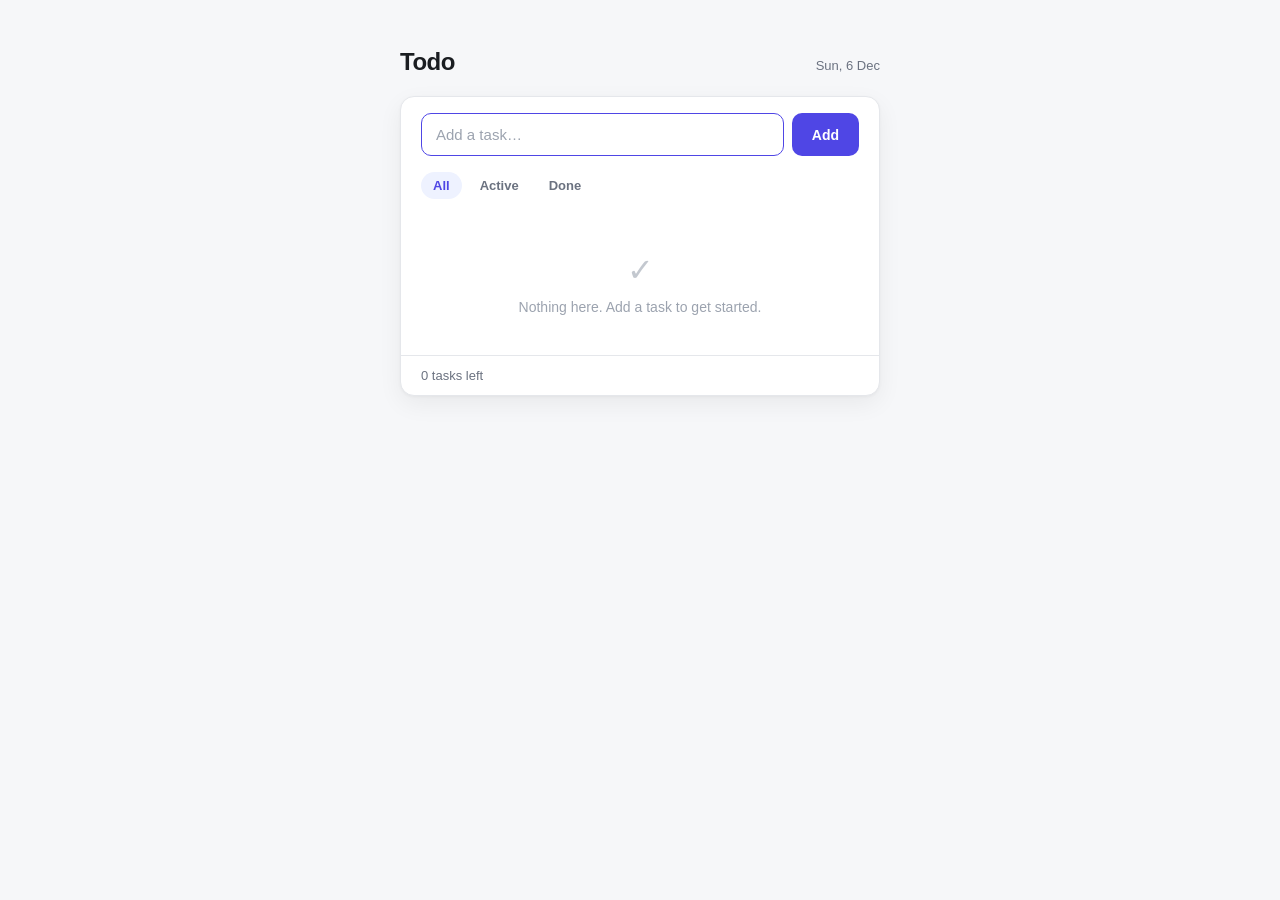
==== index.html @ b495b8a5 "Add Todo app (index.html) and GitHub Pages build/deploy workflow" ====
<!DOCTYPE html>
<html lang="en">
<head>
<meta charset="UTF-8">
<meta name="viewport" content="width=device-width, initial-scale=1.0">
<title>Todo</title>
<style>
  :root {
    --bg: #f6f7f9;
    --card: #ffffff;
    --text: #1a1d21;
    --text-soft: #6b7280;
    --text-faint: #9ca3af;
    --accent: #4f46e5;
    --accent-soft: #eef2ff;
    --border: #e5e7eb;
    --danger: #ef4444;
    --danger-soft: #fef2f2;
    --success: #10b981;
    --radius: 14px;
    --shadow: 0 1px 3px rgba(0,0,0,.04), 0 8px 24px rgba(0,0,0,.06);
  }
  @media (prefers-color-scheme: dark) {
    :root {
      --bg: #101114;
      --card: #1a1c22;
      --text: #f3f4f6;
      --text-soft: #9ca3af;
      --text-faint: #6b7280;
      --accent: #818cf8;
      --accent-soft: #262a3d;
      --border: #2c2f3a;
      --danger: #f87171;
      --danger-soft: #2a1a1e;
      --success: #34d399;
      --shadow: 0 1px 3px rgba(0,0,0,.3), 0 8px 24px rgba(0,0,0,.35);
    }
  }
  * { box-sizing: border-box; margin: 0; padding: 0; }
  body {
    font-family: "Inter", -apple-system, BlinkMacSystemFont, "Segoe UI", Roboto, "Helvetica Neue", sans-serif;
    background: var(--bg);
    color: var(--text);
    min-height: 100vh;
    display: flex;
    justify-content: center;
    padding: 48px 16px;
    -webkit-font-smoothing: antialiased;
  }
  .app { width: 100%; max-width: 480px; }

  header { display: flex; align-items: baseline; justify-content: space-between; margin-bottom: 20px; }
  h1 { font-size: 24px; font-weight: 700; letter-spacing: -0.02em; }
  .date { font-size: 13px; color: var(--text-soft); font-weight: 500; }

  .card {
    background: var(--card);
    border: 1px solid var(--border);
    border-radius: var(--radius);
    box-shadow: var(--shadow);
    overflow: hidden;
  }

  /* progress */
  .progress-wrap { padding: 16px 20px 0; }
  .progress-meta { display: flex; justify-content: space-between; font-size: 12px; font-weight: 600; color: var(--text-soft); margin-bottom: 8px; }
  .progress-bar { height: 6px; background: var(--accent-soft); border-radius: 99px; overflow: hidden; }
  .progress-fill { height: 100%; background: var(--accent); border-radius: 99px; width: 0%; transition: width .35s cubic-bezier(.4,0,.2,1); }

  /* add form */
  form.add-row { display: flex; gap: 8px; padding: 16px 20px; }
  input[type="text"] {
    flex: 1;
    border: 1.5px solid var(--border);
    background: var(--card);
    color: var(--text);
    border-radius: 10px;
    padding: 12px 14px;
    font-size: 15px;
    font-family: inherit;
    transition: border-color .15s;
  }
  input[type="text"]::placeholder { color: var(--text-faint); }
  input[type="text"]:focus { outline: none; border-color: var(--accent); }
  button.add-btn {
    border: none;
    background: var(--accent);
    color: #fff;
    font-weight: 600;
    font-size: 14px;
    font-family: inherit;
    padding: 0 20px;
    border-radius: 10px;
    cursor: pointer;
    transition: filter .15s, transform .1s;
  }
  button.add-btn:hover { filter: brightness(1.08); }
  button.add-btn:active { transform: scale(.97); }
  button.add-btn:focus-visible, .check:focus-visible { outline: 2px solid var(--accent); outline-offset: 2px; }

  /* filters */
  .filters { display: flex; gap: 6px; padding: 0 20px 12px; }
  .filters button {
    border: none;
    background: transparent;
    color: var(--text-soft);
    font-size: 13px;
    font-weight: 600;
    font-family: inherit;
    padding: 6px 12px;
    border-radius: 99px;
    cursor: pointer;
    transition: background .15s, color .15s;
  }
  .filters button[aria-pressed="true"] { background: var(--accent-soft); color: var(--accent); }
  .filters button:focus-visible { outline: 2px solid var(--accent); outline-offset: 2px; }

  /* list */
  ul.list { list-style: none; }
  li.item {
    display: flex;
    align-items: center;
    gap: 12px;
    padding: 13px 20px;
    border-top: 1px solid var(--border);
    animation: slideIn .25s ease;
  }
  @keyframes slideIn { from { opacity: 0; transform: translateY(-4px); } to { opacity: 1; transform: none; } }

  .check {
    appearance: none;
    width: 22px; height: 22px;
    flex-shrink: 0;
    border: 2px solid var(--border);
    border-radius: 7px;
    cursor: pointer;
    display: grid;
    place-content: center;
    transition: background .15s, border-color .15s;
  }
  .check:hover { border-color: var(--accent); }
  .check:checked { background: var(--accent); border-color: var(--accent); }
  .check:checked::after {
    content: "";
    width: 10px; height: 6px;
    border-left: 2.5px solid #fff;
    border-bottom: 2.5px solid #fff;
    transform: rotate(-45deg) translate(1px, 1px);
  }

  .item .label { flex: 1; font-size: 15px; line-height: 1.4; word-break: break-word; transition: color .2s; }
  li.done .label { color: var(--text-faint); text-decoration: line-through; }

  .del {
    border: none;
    background: transparent;
    color: var(--text-faint);
    font-size: 18px;
    width: 32px; height: 32px;
    border-radius: 8px;
    cursor: pointer;
    opacity: 0;
    transition: opacity .15s, background .15s, color .15s;
  }
  li.item:hover .del, .del:focus-visible { opacity: 1; }
  .del:hover { background: var(--danger-soft); color: var(--danger); }
  .del:focus-visible { opacity: 1; outline: 2px solid var(--danger); outline-offset: 2px; }
  @media (hover: none) { .del { opacity: .5; } }

  /* empty state */
  .empty { padding: 40px 20px; text-align: center; color: var(--text-faint); font-size: 14px; }
  .empty .icon { font-size: 32px; margin-bottom: 10px; opacity: .6; }

  footer.bar { display: flex; justify-content: space-between; align-items: center; padding: 12px 20px; border-top: 1px solid var(--border); font-size: 13px; color: var(--text-soft); font-weight: 500; }
  button.clear {
    border: none; background: none; color: var(--text-soft);
    font-size: 13px; font-weight: 600; font-family: inherit;
    padding: 6px 10px; border-radius: 8px; cursor: pointer;
    transition: background .15s, color .15s;
  }
  button.clear:hover { background: var(--danger-soft); color: var(--danger); }
  button.clear:focus-visible { outline: 2px solid var(--danger); outline-offset: 2px; }
</style>
</head>
<body>
<div class="app">
  <header>
    <h1>Todo</h1>
    <span class="date" id="date"></span>
  </header>

  <div class="card">
    <div class="progress-wrap" id="progressWrap" hidden>
      <div class="progress-meta">
        <span id="progressLabel">0 of 0 done</span>
        <span id="progressPct">0%</span>
      </div>
      <div class="progress-bar"><div class="progress-fill" id="progressFill"></div></div>
    </div>

    <form class="add-row" id="addForm" autocomplete="off">
      <input type="text" id="input" placeholder="Add a task…" aria-label="New task" maxlength="200">
      <button type="submit" class="add-btn">Add</button>
    </form>

    <div class="filters" role="group" aria-label="Filter tasks">
      <button type="button" data-filter="all" aria-pressed="true">All</button>
      <button type="button" data-filter="active" aria-pressed="false">Active</button>
      <button type="button" data-filter="done" aria-pressed="false">Done</button>
    </div>

    <ul class="list" id="list"></ul>
    <div class="empty" id="empty" hidden>
      <div class="icon">✓</div>
      <p id="emptyMsg">Nothing here. Add a task to get started.</p>
    </div>

    <footer class="bar" id="footer" hidden>
      <span id="countLabel">0 tasks left</span>
      <button type="button" id="clearDone" class="clear">Clear done</button>
    </footer>
  </div>
</div>

<script>
(() => {
  const STORAGE_KEY = "griffin-todo-v1";
  const $ = (id) => document.getElementById(id);

  // state
  let tasks = [];
  let filter = "all";
  try { tasks = JSON.parse(localStorage.getItem(STORAGE_KEY)) || []; } catch (e) { tasks = []; }

  const save = () => localStorage.setItem(STORAGE_KEY, JSON.stringify(tasks));

  // date
  $("date").textContent = new Date().toLocaleDateString("en-GB", { weekday: "short", day: "numeric", month: "short" });

  function render() {
    const list = $("list");
    list.innerHTML = "";
    const visible = tasks.filter(t =>
      filter === "all" ? true : filter === "active" ? !t.done : t.done
    );

    visible.forEach(t => {
      const li = document.createElement("li");
      li.className = "item" + (t.done ? " done" : "");
      li.dataset.id = t.id;

      const cb = document.createElement("input");
      cb.type = "checkbox";
      cb.className = "check";
      cb.checked = t.done;
      cb.setAttribute("aria-label", "Mark " + t.text + (t.done ? " as not done" : " as done"));
      cb.addEventListener("change", () => toggle(t.id));

      const span = document.createElement("span");
      span.className = "label";
      span.textContent = t.text;

      const del = document.createElement("button");
      del.className = "del";
      del.textContent = "✕";
      del.setAttribute("aria-label", "Delete " + t.text);
      del.addEventListener("click", () => remove(t.id));

      li.append(cb, span, del);
      list.appendChild(li);
    });

    // empty state
    $("empty").hidden = tasks.length > 0 && filter === "all" ? false : (visible.length > 0 ? true : false);
    if (tasks.length === 0) {
      $("empty").hidden = false;
      $("emptyMsg").textContent = "Nothing here. Add a task to get started.";
    } else if (visible.length === 0) {
      $("empty").hidden = false;
      $("emptyMsg").textContent = filter === "active" ? "All done — no active tasks." : "No completed tasks yet.";
    }

    // progress
    const total = tasks.length, done = tasks.filter(t => t.done).length;
    const pct = total ? Math.round(done / total * 100) : 0;
    $("progressWrap").hidden = total === 0;
    $("progressLabel").textContent = done + " of " + total + " done";
    $("progressPct").textContent = pct + "%";
    $("progressFill").style.width = pct + "%";

    // footer
    const left = total - done;
    $("footer").hidden = total === 0;
    $("countLabel").textContent = left + (left === 1 ? " task left" : " tasks left");
    $("clearDone").hidden = done === 0;
  }

  function add(text) {
    tasks.unshift({ id: Date.now() + "-" + Math.random().toString(36).slice(2, 7), text, done: false });
    save(); render();
  }
  function toggle(id) {
    const t = tasks.find(t => t.id === id);
    if (t) { t.done = !t.done; save(); render(); }
  }
  function remove(id) {
    tasks = tasks.filter(t => t.id !== id);
    save(); render();
  }

  // form
  $("addForm").addEventListener("submit", (e) => {
    e.preventDefault();
    const v = $("input").value.trim();
    if (!v) return;
    add(v);
    $("input").value = "";
    $("input").focus();
  });

  // filters
  document.querySelectorAll(".filters button").forEach(btn => {
    btn.addEventListener("click", () => {
      filter = btn.dataset.filter;
      document.querySelectorAll(".filters button").forEach(b => b.setAttribute("aria-pressed", b === btn));
      render();
    });
  });

  // clear done
  $("clearDone").addEventListener("click", () => {
    tasks = tasks.filter(t => !t.done);
    save(); render();
  });

  render();
  $("input").focus();
})();
</script>
</body>
</html>
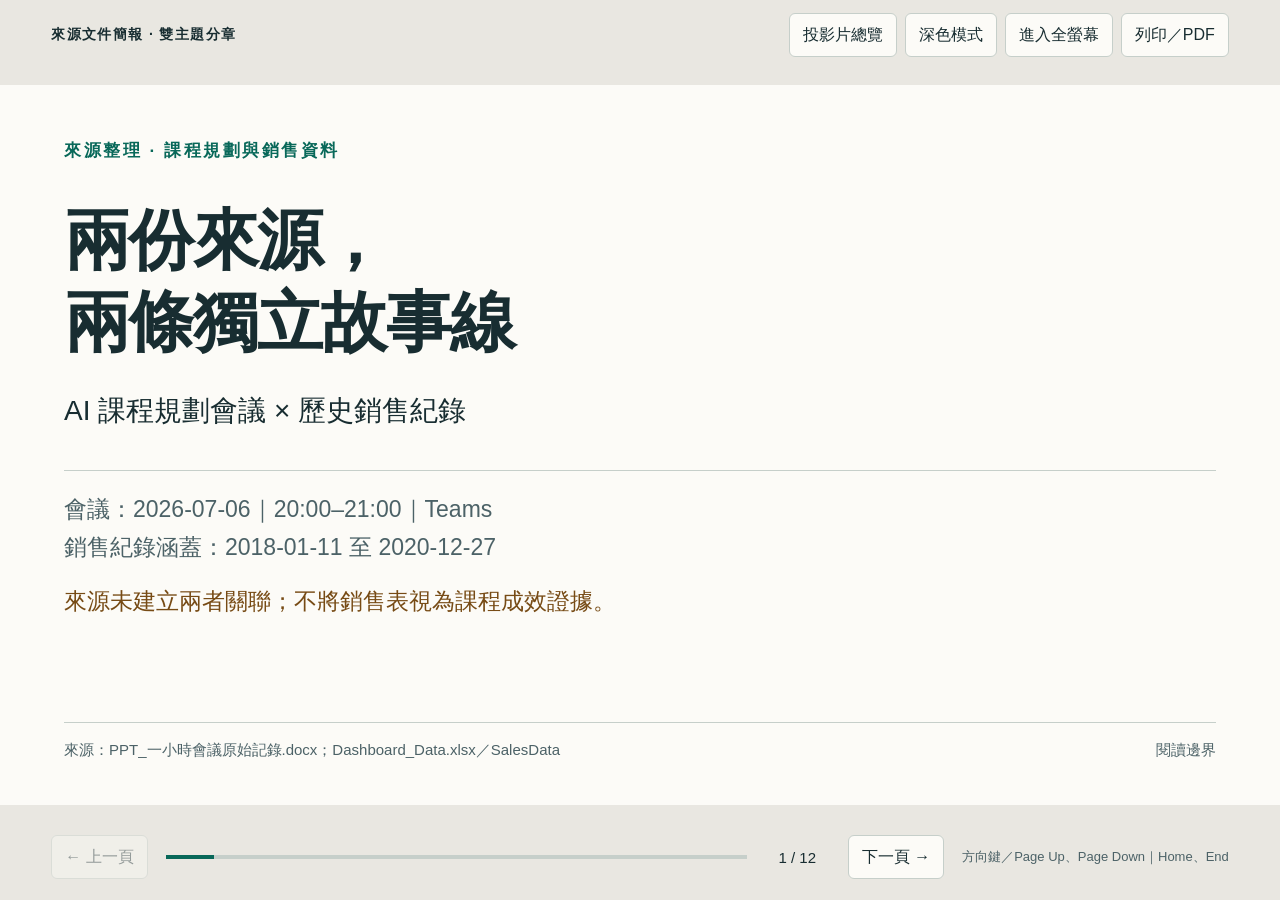
==== commit 702535bb: "Publish Traditional Chinese source presentation and preserve Todo app" ====
--- a/index.html
+++ b/index.html
@@ -1,341 +1,34 @@
 <!DOCTYPE html>
-<html lang="en">
+<html lang="zh-Hant">
 <head>
-<meta charset="UTF-8">
-<meta name="viewport" content="width=device-width, initial-scale=1.0">
-<title>Todo</title>
+<meta charset="utf-8">
+<meta name="viewport" content="width=device-width,initial-scale=1">
+<title>AI 課程規劃與銷售資料｜來源文件簡報</title>
 <style>
-  :root {
-    --bg: #f6f7f9;
-    --card: #ffffff;
-    --text: #1a1d21;
-    --text-soft: #6b7280;
-    --text-faint: #9ca3af;
-    --accent: #4f46e5;
-    --accent-soft: #eef2ff;
-    --border: #e5e7eb;
-    --danger: #ef4444;
-    --danger-soft: #fef2f2;
-    --success: #10b981;
-    --radius: 14px;
-    --shadow: 0 1px 3px rgba(0,0,0,.04), 0 8px 24px rgba(0,0,0,.06);
-  }
-  @media (prefers-color-scheme: dark) {
-    :root {
-      --bg: #101114;
-      --card: #1a1c22;
-      --text: #f3f4f6;
-      --text-soft: #9ca3af;
-      --text-faint: #6b7280;
-      --accent: #818cf8;
-      --accent-soft: #262a3d;
-      --border: #2c2f3a;
-      --danger: #f87171;
-      --danger-soft: #2a1a1e;
-      --success: #34d399;
-      --shadow: 0 1px 3px rgba(0,0,0,.3), 0 8px 24px rgba(0,0,0,.35);
-    }
-  }
-  * { box-sizing: border-box; margin: 0; padding: 0; }
-  body {
-    font-family: "Inter", -apple-system, BlinkMacSystemFont, "Segoe UI", Roboto, "Helvetica Neue", sans-serif;
-    background: var(--bg);
-    color: var(--text);
-    min-height: 100vh;
-    display: flex;
-    justify-content: center;
-    padding: 48px 16px;
-    -webkit-font-smoothing: antialiased;
-  }
-  .app { width: 100%; max-width: 480px; }
-
-  header { display: flex; align-items: baseline; justify-content: space-between; margin-bottom: 20px; }
-  h1 { font-size: 24px; font-weight: 700; letter-spacing: -0.02em; }
-  .date { font-size: 13px; color: var(--text-soft); font-weight: 500; }
-
-  .card {
-    background: var(--card);
-    border: 1px solid var(--border);
-    border-radius: var(--radius);
-    box-shadow: var(--shadow);
-    overflow: hidden;
-  }
-
-  /* progress */
-  .progress-wrap { padding: 16px 20px 0; }
-  .progress-meta { display: flex; justify-content: space-between; font-size: 12px; font-weight: 600; color: var(--text-soft); margin-bottom: 8px; }
-  .progress-bar { height: 6px; background: var(--accent-soft); border-radius: 99px; overflow: hidden; }
-  .progress-fill { height: 100%; background: var(--accent); border-radius: 99px; width: 0%; transition: width .35s cubic-bezier(.4,0,.2,1); }
-
-  /* add form */
-  form.add-row { display: flex; gap: 8px; padding: 16px 20px; }
-  input[type="text"] {
-    flex: 1;
-    border: 1.5px solid var(--border);
-    background: var(--card);
-    color: var(--text);
-    border-radius: 10px;
-    padding: 12px 14px;
-    font-size: 15px;
-    font-family: inherit;
-    transition: border-color .15s;
-  }
-  input[type="text"]::placeholder { color: var(--text-faint); }
-  input[type="text"]:focus { outline: none; border-color: var(--accent); }
-  button.add-btn {
-    border: none;
-    background: var(--accent);
-    color: #fff;
-    font-weight: 600;
-    font-size: 14px;
-    font-family: inherit;
-    padding: 0 20px;
-    border-radius: 10px;
-    cursor: pointer;
-    transition: filter .15s, transform .1s;
-  }
-  button.add-btn:hover { filter: brightness(1.08); }
-  button.add-btn:active { transform: scale(.97); }
-  button.add-btn:focus-visible, .check:focus-visible { outline: 2px solid var(--accent); outline-offset: 2px; }
-
-  /* filters */
-  .filters { display: flex; gap: 6px; padding: 0 20px 12px; }
-  .filters button {
-    border: none;
-    background: transparent;
-    color: var(--text-soft);
-    font-size: 13px;
-    font-weight: 600;
-    font-family: inherit;
-    padding: 6px 12px;
-    border-radius: 99px;
-    cursor: pointer;
-    transition: background .15s, color .15s;
-  }
-  .filters button[aria-pressed="true"] { background: var(--accent-soft); color: var(--accent); }
-  .filters button:focus-visible { outline: 2px solid var(--accent); outline-offset: 2px; }
-
-  /* list */
-  ul.list { list-style: none; }
-  li.item {
-    display: flex;
-    align-items: center;
-    gap: 12px;
-    padding: 13px 20px;
-    border-top: 1px solid var(--border);
-    animation: slideIn .25s ease;
-  }
-  @keyframes slideIn { from { opacity: 0; transform: translateY(-4px); } to { opacity: 1; transform: none; } }
-
-  .check {
-    appearance: none;
-    width: 22px; height: 22px;
-    flex-shrink: 0;
-    border: 2px solid var(--border);
-    border-radius: 7px;
-    cursor: pointer;
-    display: grid;
-    place-content: center;
-    transition: background .15s, border-color .15s;
-  }
-  .check:hover { border-color: var(--accent); }
-  .check:checked { background: var(--accent); border-color: var(--accent); }
-  .check:checked::after {
-    content: "";
-    width: 10px; height: 6px;
-    border-left: 2.5px solid #fff;
-    border-bottom: 2.5px solid #fff;
-    transform: rotate(-45deg) translate(1px, 1px);
-  }
-
-  .item .label { flex: 1; font-size: 15px; line-height: 1.4; word-break: break-word; transition: color .2s; }
-  li.done .label { color: var(--text-faint); text-decoration: line-through; }
-
-  .del {
-    border: none;
-    background: transparent;
-    color: var(--text-faint);
-    font-size: 18px;
-    width: 32px; height: 32px;
-    border-radius: 8px;
-    cursor: pointer;
-    opacity: 0;
-    transition: opacity .15s, background .15s, color .15s;
-  }
-  li.item:hover .del, .del:focus-visible { opacity: 1; }
-  .del:hover { background: var(--danger-soft); color: var(--danger); }
-  .del:focus-visible { opacity: 1; outline: 2px solid var(--danger); outline-offset: 2px; }
-  @media (hover: none) { .del { opacity: .5; } }
-
-  /* empty state */
-  .empty { padding: 40px 20px; text-align: center; color: var(--text-faint); font-size: 14px; }
-  .empty .icon { font-size: 32px; margin-bottom: 10px; opacity: .6; }
-
-  footer.bar { display: flex; justify-content: space-between; align-items: center; padding: 12px 20px; border-top: 1px solid var(--border); font-size: 13px; color: var(--text-soft); font-weight: 500; }
-  button.clear {
-    border: none; background: none; color: var(--text-soft);
-    font-size: 13px; font-weight: 600; font-family: inherit;
-    padding: 6px 10px; border-radius: 8px; cursor: pointer;
-    transition: background .15s, color .15s;
-  }
-  button.clear:hover { background: var(--danger-soft); color: var(--danger); }
-  button.clear:focus-visible { outline: 2px solid var(--danger); outline-offset: 2px; }
+:root{color-scheme:light;--bg:#e9e7e1;--paper:#fcfbf7;--ink:#182d31;--muted:#4c6267;--accent:#086859;--line:#c6cfca;--soft:#e7efea;--warn:#774b15}*{box-sizing:border-box}body{margin:0;background:var(--bg);color:var(--ink);font-family:"PingFang TC","Microsoft JhengHei","Noto Sans CJK TC",sans-serif}body.dark{color-scheme:dark;--bg:#0c1619;--paper:#12252a;--ink:#f2f2e9;--muted:#b6cbc8;--accent:#88d8bc;--line:#435b60;--soft:#203b3f;--warn:#f0c888}button{font:inherit;cursor:pointer;background:var(--paper);color:var(--ink);border:1px solid var(--line);border-radius:6px;padding:9px 13px;min-height:44px}button:hover{background:var(--soft)}button:disabled{opacity:.4;cursor:default}:focus-visible{outline:3px solid var(--accent);outline-offset:4px}header{height:70px;display:flex;align-items:center;justify-content:space-between;padding:12px 4vw;gap:12px}header b{font-size:14px;letter-spacing:.1em}.tools{display:flex;gap:8px}.viewport{height:calc(100dvh - 150px);display:flex;align-items:center;justify-content:center;overflow:hidden}.stage{position:relative;width:1280px;height:720px;flex-shrink:0;transform-origin:center}.slide{position:absolute;inset:0;padding:52px 64px 44px;background:var(--paper);display:flex;flex-direction:column;overflow:hidden;visibility:hidden;opacity:0;transition:opacity .18s ease}.slide.active{visibility:visible;opacity:1}.eyebrow{font-size:17px;letter-spacing:.15em;font-weight:700;color:var(--accent);margin:0 0 15px}h1{font-size:66px;line-height:1.24;letter-spacing:-.025em;max-width:1050px;margin:20px 0 24px}h2{font-size:42px;line-height:1.3;margin:0 0 27px;letter-spacing:-.02em}h3{font-size:25px;margin:0 0 12px}p,li{font-size:23px;line-height:1.65;margin:0 0 16px}ul{margin:0;padding-left:28px}strong{color:var(--accent)}.lead{font-size:28px;max-width:980px}.muted{color:var(--muted)}.grid{display:grid;grid-template-columns:1fr 1fr;gap:42px}.triple{display:grid;grid-template-columns:repeat(3,1fr);gap:28px}.panel{background:var(--soft);padding:24px;border-radius:8px}.num{font-size:49px;line-height:1.15;font-weight:750;font-variant-numeric:tabular-nums;display:block;margin:10px 0}.unit{font-size:19px;color:var(--muted)}.rule{border-top:1px solid var(--line);margin:20px 0}.source{margin-top:auto;padding-top:16px;border-top:1px solid var(--line);font-size:15px;line-height:1.5;color:var(--muted);display:flex;justify-content:space-between;gap:20px}.callout{font-size:21px;line-height:1.55;padding:18px 22px;background:var(--soft);margin-top:20px}.warning{color:var(--warn)}.slide:has(#s8) .chart{gap:10px;margin:0 0 8px}.slide:has(#s8) td,.slide:has(#s8) th{padding:5px 10px}.slide:has(#s8) h2{margin-bottom:16px}details[open]{max-height:180px;overflow:auto}.steps{display:grid;grid-template-columns:repeat(3,1fr);gap:0;margin:10px 0 24px}.step{padding:20px 24px;border-top:4px solid var(--accent);border-right:1px solid var(--line)}.step b{display:block;font-size:34px;margin-bottom:12px;color:var(--accent)}.step p{font-size:22px}.chart{display:grid;gap:17px;margin:8px 0 20px}.barrow{display:grid;grid-template-columns:110px 1fr 175px;align-items:center;gap:18px;font-size:22px;font-variant-numeric:tabular-nums}.track{height:31px;background:var(--soft)}.bar{height:100%;background:var(--accent)}.value{text-align:right}.axis{display:flex;justify-content:space-between;font-size:16px;color:var(--muted);margin-left:128px;margin-right:193px}table{width:100%;border-collapse:collapse;font-size:22px;line-height:1.5}th,td{text-align:left;padding:12px 10px;border-bottom:1px solid var(--line);vertical-align:top}th{font-size:18px;color:var(--muted);font-weight:600}td small{font-size:18px;color:var(--muted)}details{margin-top:16px;font-size:18px}summary{cursor:pointer;color:var(--accent);padding:6px 0}details p,details code{font-size:17px;line-height:1.6}code{overflow-wrap:anywhere}.foot{height:80px;padding:10px 4vw 16px;display:flex;align-items:center;gap:18px}.progress{flex:1;height:4px;background:var(--line)}.fill{height:100%;background:var(--accent);transition:width .18s}.count{font-size:15px;min-width:65px;text-align:center;font-variant-numeric:tabular-nums}.hint{font-size:13px;color:var(--muted)}dialog{width:min(900px,92vw);max-height:85dvh;border:1px solid var(--line);background:var(--paper);color:var(--ink);border-radius:12px;padding:24px}dialog::backdrop{background:#07191ec9}.overview{display:grid;grid-template-columns:1fr 1fr;gap:10px;margin-top:20px}.overview button{text-align:left;font-size:16px}.overview button[aria-current="true"]{border:2px solid var(--accent)}.close{float:right}#status{font-size:13px;color:var(--warn);position:fixed;bottom:0;left:4vw}noscript{display:block;padding:20px}.sr{position:absolute;width:1px;height:1px;overflow:hidden;clip-path:inset(50%)}@media(max-width:600px){header{padding:8px 12px;height:110px;flex-wrap:wrap}header b{font-size:12px}.tools{width:100%;justify-content:space-between}.tools button{font-size:13px;padding:7px 9px}.viewport{height:calc(100dvh - 190px)}.foot{padding:8px 12px;height:80px;gap:8px}.hint{display:none}.overview{grid-template-columns:1fr}}@media(prefers-reduced-motion:reduce){*,*::before,*::after{transition:none!important;animation:none!important}}@page{size:320mm 180mm;margin:0}@media print{html,body{margin:0;background:white!important;color:#182d31!important}.viewport,.stage{display:block!important;height:auto!important;width:auto!important;overflow:visible!important;transform:none!important}header,.foot,dialog,#status,noscript{display:none!important}.slide{position:relative!important;visibility:visible!important;opacity:1!important;width:320mm!important;height:180mm!important;padding:12mm 16mm!important;background:#fff!important;break-after:page;page-break-after:always;print-color-adjust:exact;-webkit-print-color-adjust:exact;--ink:#182d31;--muted:#4c6267;--accent:#086859;--line:#c6cfca;--soft:#e7efea;--warn:#774b15}.slide:last-child{break-after:auto;page-break-after:auto}.slide p,.slide li{font-size:16pt}.slide h2{font-size:29pt}.slide .source{font-size:11pt}details{display:none!important}}
 </style>
 </head>
 <body>
-<div class="app">
-  <header>
-    <h1>Todo</h1>
-    <span class="date" id="date"></span>
-  </header>
-
-  <div class="card">
-    <div class="progress-wrap" id="progressWrap" hidden>
-      <div class="progress-meta">
-        <span id="progressLabel">0 of 0 done</span>
-        <span id="progressPct">0%</span>
-      </div>
-      <div class="progress-bar"><div class="progress-fill" id="progressFill"></div></div>
-    </div>
-
-    <form class="add-row" id="addForm" autocomplete="off">
-      <input type="text" id="input" placeholder="Add a task…" aria-label="New task" maxlength="200">
-      <button type="submit" class="add-btn">Add</button>
-    </form>
-
-    <div class="filters" role="group" aria-label="Filter tasks">
-      <button type="button" data-filter="all" aria-pressed="true">All</button>
-      <button type="button" data-filter="active" aria-pressed="false">Active</button>
-      <button type="button" data-filter="done" aria-pressed="false">Done</button>
-    </div>
-
-    <ul class="list" id="list"></ul>
-    <div class="empty" id="empty" hidden>
-      <div class="icon">✓</div>
-      <p id="emptyMsg">Nothing here. Add a task to get started.</p>
-    </div>
-
-    <footer class="bar" id="footer" hidden>
-      <span id="countLabel">0 tasks left</span>
-      <button type="button" id="clearDone" class="clear">Clear done</button>
-    </footer>
-  </div>
-</div>
-
+<header><b>來源文件簡報 · 雙主題分章</b><div class="tools"><button id="overviewBtn" aria-haspopup="dialog">投影片總覽</button><button id="theme" aria-pressed="false">深色模式</button><button id="fullscreen">進入全螢幕</button><button id="print">列印／PDF</button></div></header>
+<noscript>互動導覽需要啟用 JavaScript；未啟用時可透過瀏覽器列印功能閱讀所有投影片。</noscript>
+<main class="viewport" aria-label="簡報內容"><div class="stage">
+<section class="slide active" aria-labelledby="s1"><p class="eyebrow">來源整理 · 課程規劃與銷售資料</p><h1 id="s1">兩份來源，<br>兩條獨立故事線</h1><p class="lead">AI 課程規劃會議 × 歷史銷售紀錄</p><div class="rule"></div><p class="muted">會議：2026-07-06｜20:00–21:00｜Teams<br>銷售紀錄涵蓋：2018-01-11 至 2020-12-27</p><p class="warning">來源未建立兩者關聯；不將銷售表視為課程成效證據。</p><div class="source"><span>來源：PPT_一小時會議原始記錄.docx；Dashboard_Data.xlsx／SalesData</span><span>閱讀邊界</span></div></section>
+<section class="slide" aria-labelledby="s2"><p class="eyebrow">第一章 · 背景與現況</p><h2 id="s2">會議目標是建立可跨客戶重用的課程架構</h2><div class="grid"><div><h3>未來三個月的規劃方向</h3><p>推新版 AI 課程與 OpenClaw 示範；整合 Generative AI 實務、Security Copilot 與 AB-730 準備需求。</p><p>會中提議以 <strong>AI Productivity + Governance</strong> 統整不同工作坊。</p></div><div class="panel"><h3>8 月客戶需求</h3><p>觀塘客戶、約 30 名高級管理人員、3 小時 Copilot 培訓。</p><p>重點包括報告、簡報、資料整理、自動化、治理與安全；需提供講師簡介、課程大綱及報價。</p></div></div><div class="callout">另有構想：2 小時 Generative AI + OpenClaw 工作坊，面向 150 人大班；尚非已完成課程。</div><div class="source"><span>來源：DOCX／開場、客戶需求及 OpenClaw 討論</span><span>需求與構想，非交付成果</span></div></section>
+<section class="slide" aria-labelledby="s3"><p class="eyebrow">第一章 · 課程方案</p><h2 id="s3">3 小時版本以概念、示範與治理實作分段</h2><div class="steps"><div class="step"><b>第 1 小時</b><h3>理解 Copilot Chat</h3><p>概念與提示框架。</p></div><div class="step"><b>第 2 小時</b><h3>示範 M365 應用</h3><p>Word、Excel、PowerPoint、Outlook。</p></div><div class="step"><b>第 3 小時</b><h3>案例與分組練習</h3><p>結合治理議題，並討論加入建立 agent 示範。</p></div></div><p>若學員曾修讀 MS-4018／MS-4004，可縮短入門介紹，增加實作時間。</p><div class="callout">會中亦提議最後 30 分鐘安排「企業 AI 使用守則＋問答」；最終細節仍待大綱與示範流程整合。</div><div class="source"><span>來源：DOCX／教學安排、治理時段及學員前置經驗</span><span>會中建議版本</span></div></section>
+<section class="slide" aria-labelledby="s4"><p class="eyebrow">第一章 · 方案比較</p><h2 id="s4">6 小時草案深化實作，安全延伸課仍待定位</h2><div class="steps"><div class="step"><b>2 小時</b><h3>Copilot Chat</h3><p>工具定位、提示基礎、聊天與網頁脈絡。</p></div><div class="step"><b>2 小時</b><h3>M365 功能</h3><p>四項應用示範與動手練習。</p></div><div class="step"><b>2 小時</b><h3>案例與 agent</h3><p>案例、Copilot Chat agent 與治理。</p></div></div><div class="grid"><p><strong>3 小時：</strong>會中提出管理層簡報與輕量示範版本；客戶可能先試短版，再考慮延伸。</p><p><strong>6 小時：</strong>以 MS-4017＋Copilot 培訓為主幹；可保留替換 Gemini、Kimi 等工具的彈性。</p></div><p class="warning" style="font-size:20px">Security Copilot＋AB-730 曾被提出作另日／延伸課，亦有納入深入版的建議；來源未確認最終歸屬。</p><div class="source"><span>來源：DOCX／6 小時模組草案、A／B 版本及延伸課討論</span><span>不把不同提案視為定案</span></div></section>
+<section class="slide" aria-labelledby="s5"><p class="eyebrow">第一章 · 挑戰與機遇</p><h2 id="s5">授權與現場條件，決定示範能否落地</h2><div class="grid"><div><h3>技術限制與備援</h3><ul><li>事先核對網絡、M365 授權與示範租戶。</li><li>學員未必均有 Copilot for M365；需準備示範租戶或錄影。</li><li>Security Copilot 的授權及地區限制未查清前，不承諾一定可用。</li></ul></div><div><h3>來源提出的治理教學方式</h3><p>資料分類 → 使用場景 → 審核流程 → 風險示例。</p><p>分組撰寫部門 AI 使用守則，再用 Copilot 整理成文件；會後可提供 AI 使用檢查清單。</p><p class="muted">教學方向：少理論、多示範，以真實文件走到簡報，而非只停留於聊天介面。</p></div></div><div class="source"><span>來源：DOCX／技術可行性、治理教學與教學風格</span><span>備援與手冊均為會中建議</span></div></section>
+<section class="slide" aria-labelledby="s6"><p class="eyebrow">第一章 · 建議與下一步</p><h2 id="s6">先完成中文大綱，再以示範流程作覆核</h2><table><thead><tr><th style="width:18%">負責角色</th><th>會議列出的交付項目</th><th style="width:23%">來源時限</th></tr></thead><tbody><tr><td>Johnny</td><td>3 小時管理層工作坊大綱；6 小時模組分配</td><td>會議當週內，先出中文</td></tr><tr><td>May</td><td>教學重點、每 15 分鐘示範流程；著重模組 2、3</td><td>未另列明</td></tr><tr><td>Ivan</td><td>授權、租戶、網絡前置條件及示範檢查清單</td><td>未另列明</td></tr><tr><td>Ken＋Ada</td><td>報價範本及市場推廣單頁，用於 8 月客戶</td><td>未另列明</td></tr></tbody></table><div class="callout">下星期一晚：45 分鐘跟進會議，檢視大綱與示範流程；視情況加入 OpenClaw 設計。來源未記錄完成狀態。</div><details><summary>展開報價文件要求</summary><p>課程大綱、講師簡介、可用日期及合作條款；優先中文，英文由中文再翻譯。此處保留來源相對時限，不補寫未列明的日期。</p></details><div class="source"><span>來源：DOCX／報價要求及最後 10–15 分鐘分工</span><span>分工紀錄，非完成確認</span></div></section>
+<section class="slide" aria-labelledby="s7"><p class="eyebrow">第二章 · 銷售資料現況</p><h2 id="s7">99 筆紀錄的 SA1 合計為 9,890,000</h2><div class="triple"><div class="panel"><h3>紀錄筆數</h3><span class="num">99</span><span class="unit">筆｜INV001–INV099</span></div><div class="panel"><h3>SA1 合計</h3><span class="num">9,890,000</span><span class="unit">金額格式為 $；幣種未註明</span></div><div class="panel"><h3>Qty 合計</h3><span class="num">705</span><span class="unit">原始數量單位未註明</span></div></div><p style="margin-top:26px">依 Date1，紀錄由 <strong>2018-01-11</strong> 至 <strong>2020-12-27</strong>；這是資料涵蓋範圍，來源未宣告正式報告期或完整性。</p><div class="callout">只彙總 SA1。SA2 的 99 筆值均與 SA1 相同，兩欄不可相加，避免重複計算。</div><div class="source"><span>來源：XLSX／SalesData，A2:K100；合計為來源數值的計算結果</span><span>不含隱藏工作表</span></div></section>
+<section class="slide" aria-labelledby="s8"><p class="eyebrow">第二章 · 年度比較</p><h2 id="s8">資料內的年度 SA1 合計逐年減少</h2><p class="muted">按 Date1 年份分組｜金額沿用來源 $ 格式，幣種未註明</p><div class="chart" role="img" aria-label="2018 年 4,010,000，2019 年 3,420,000，2020 年 2,460,000；以零為基準比較。"><div class="barrow"><span>2018 年</span><div class="track"><div class="bar" style="width:100%"></div></div><span class="value">4,010,000</span></div><div class="barrow"><span>2019 年</span><div class="track"><div class="bar" style="width:85.2868%"></div></div><span class="value">3,420,000</span></div><div class="barrow"><span>2020 年</span><div class="track"><div class="bar" style="width:61.3466%"></div></div><span class="value">2,460,000</span></div></div><div class="axis"><span>0</span><span>4,010,000</span></div><table><thead><tr><th>年度</th><th>紀錄筆數</th><th>Qty 合計（單位未註明）</th></tr></thead><tbody><tr><td>2018</td><td>39</td><td>284</td></tr><tr><td>2019</td><td>36</td><td>238</td></tr><tr><td>2020</td><td>24</td><td>183</td></tr></tbody></table><p class="warning" style="font-size:20px;margin-top:14px">紀錄筆數亦減少；缺乏全年完整性、目標與業務背景，不能判定整體業務衰退或其原因。</p><div class="source"><span>來源：SalesData／Date1、Qty、SA1；年度彙總計算</span><span>只描述表內趨勢</span></div></section>
+<section class="slide" aria-labelledby="s9"><p class="eyebrow">第二章 · 產品比較</p><h2 id="s9">PTS-14 的 SA1 合計最高，PTS-12 的 Qty 最多</h2><div class="grid"><div><h3>按產品彙總 SA1</h3><div class="chart" role="img" aria-label="各產品 SA1：PTS-14 2,850,000；PTS-13 2,608,000；PTS-10 1,920,000；PTS-15 930,000；PTS-11 916,000；PTS-12 666,000。"><div class="barrow" style="grid-template-columns:90px 1fr 130px"><span>PTS-14</span><div class="track"><div class="bar" style="width:100%"></div></div><span>2,850,000</span></div><div class="barrow" style="grid-template-columns:90px 1fr 130px"><span>PTS-13</span><div class="track"><div class="bar" style="width:91.5088%"></div></div><span>2,608,000</span></div><div class="barrow" style="grid-template-columns:90px 1fr 130px"><span>PTS-10</span><div class="track"><div class="bar" style="width:67.3684%"></div></div><span>1,920,000</span></div><div class="barrow" style="grid-template-columns:90px 1fr 130px"><span>PTS-15</span><div class="track"><div class="bar" style="width:32.6316%"></div></div><span>930,000</span></div><div class="barrow" style="grid-template-columns:90px 1fr 130px"><span>PTS-11</span><div class="track"><div class="bar" style="width:32.1404%"></div></div><span>916,000</span></div><div class="barrow" style="grid-template-columns:90px 1fr 130px"><span>PTS-12</span><div class="track"><div class="bar" style="width:23.3684%"></div></div><span>666,000</span></div></div><p class="muted" style="font-size:18px">零基準；最大值 2,850,000。金額幣種未註明。</p></div><div class="panel"><h3>金額與數量呈現不同排序</h3><p>PTS-14：SA1 <strong>2,850,000</strong>；Qty <strong>109</strong>。</p><p>PTS-12：Qty <strong>144</strong>，為各產品最高；SA1 <strong>666,000</strong>。</p><p class="muted">不能以數量排名直接代替金額排名；來源未提供產品業務說明或策略建議。</p></div></div><div class="source"><span>來源：SalesData／Product、SA1、Qty；按產品彙總</span><span>Qty 單位未註明</span></div></section>
+<section class="slide" aria-labelledby="s10"><p class="eyebrow">第二章 · DEST 比較</p><h2 id="s10">AU 的 SA1 合計在五個 DEST 代碼中最高</h2><div class="chart" role="img" aria-label="AU 4,967,000；US 2,940,000；UK 852,000；JP 573,000；HK 558,000。"><div class="barrow"><span>AU</span><div class="track"><div class="bar" style="width:100%"></div></div><span class="value">4,967,000</span></div><div class="barrow"><span>US</span><div class="track"><div class="bar" style="width:59.1907%"></div></div><span class="value">2,940,000</span></div><div class="barrow"><span>UK</span><div class="track"><div class="bar" style="width:17.1532%"></div></div><span class="value">852,000</span></div><div class="barrow"><span>JP</span><div class="track"><div class="bar" style="width:11.5361%"></div></div><span class="value">573,000</span></div><div class="barrow"><span>HK</span><div class="track"><div class="bar" style="width:11.2341%"></div></div><span class="value">558,000</span></div></div><div class="axis"><span>0</span><span>4,967,000</span></div><div class="callout">比較範圍僅限檔案內紀錄；DEST 沿用原始代碼。未提供市場規模、目標或覆蓋率，不能推論市場潛力或績效是否達標。</div><div class="source"><span>來源：SalesData／DEST、SA1；按代碼彙總，金額幣種未註明</span><span>非市場佔有率</span></div></section>
+<section class="slide" aria-labelledby="s11"><p class="eyebrow">第二章 · 支持證據與限制</p><h2 id="s11">公式值一致，但資料不足以支持營運建議</h2><div class="grid"><div><h3>已核對的計算關係</h3><p>99 筆 SA1 均等於 UnitPrice × Qty；SA2 均等於 SA1；Date2 均等於 Date1。</p><p>年度、產品與 DEST 三種分組合計均回到 <strong>9,890,000</strong>。</p><details><summary>展開原始公式與格式</summary><p>SalesData!C2：<code>=Table1[[#This Row],[Date1]]</code><br>SalesData!J2：<code>=SalesData!$G2*SalesData!$I2</code><br>SalesData!K2：<code>=Table1[[#This Row],[SA1]]</code></p><p>原始日期格式：<code>[$-409]dd/mmm/yyyy;@</code>。金額採 $ 會計格式、兩位小數；原始金額均為整數，主圖以整數呈現。公式保留原文，圖表採來源已儲存值，並另核算乘積。</p></details></div><div class="panel"><h3>來源沒有提供</h3><ul><li>幣種、Qty 的具體單位與正式報告期。</li><li>年度資料是否完整、銷售目標與原因說明。</li><li>銷售表的建議、行動分工或後續時程。</li></ul><p class="warning" style="font-size:20px">因此不新增市場策略、原因歸因、預測或下一步。</p></div></div><div class="source"><span>來源：SalesData／可見資料與公式；已排除隱藏工作表、註解及客戶姓名</span><span>不輸出非必要個人資料</span></div></section>
+<section class="slide" aria-labelledby="s12"><p class="eyebrow">總結 · 結論與未決事項</p><h2 id="s12">課程需完成方案覆核；銷售僅能作表內比較</h2><div class="grid"><div><h3>課程規劃</h3><p>以可重用、可調整的課程架構回應需求，治理需清楚寫入課程大綱。</p><p>按會議分工完成中文大綱、示範流程、技術檢查與報價材料，再於跟進會議覆核。</p><p class="warning">授權、示範租戶、講師安排及安全延伸課定位仍需釐清；來源未確認交付完成。</p></div><div><h3>歷史銷售資料</h3><p>99 筆紀錄；SA1 合計 9,890,000；Qty 合計 705。</p><p>年度合計逐年減少；PTS-14 金額最高、PTS-12 數量最多；AU 的 DEST 金額合計最高。</p><p class="warning">缺乏完整性及業務背景，不將表內排序延伸為因果、績效判斷或策略建議。</p></div></div><div class="source"><span>來源：DOCX／分工與建議；XLSX／SalesData 彙總計算</span><span>兩份資料獨立解讀</span></div></section>
+</div></main>
+<footer class="foot"><button id="prev" aria-label="上一頁">← 上一頁</button><div class="progress" role="progressbar" aria-label="簡報進度" aria-valuemin="1" aria-valuemax="12"><div class="fill"></div></div><span class="count" aria-live="polite"></span><button id="next" aria-label="下一頁">下一頁 →</button><span class="hint">方向鍵／Page Up、Page Down｜Home、End</span></footer>
+<dialog id="overview" aria-labelledby="overviewTitle"><button class="close" id="closeOverview">關閉總覽</button><h3 id="overviewTitle">投影片總覽</h3><div class="overview"></div></dialog><p id="status" role="status"></p>
 <script>
-(() => {
-  const STORAGE_KEY = "griffin-todo-v1";
-  const $ = (id) => document.getElementById(id);
-
-  // state
-  let tasks = [];
-  let filter = "all";
-  try { tasks = JSON.parse(localStorage.getItem(STORAGE_KEY)) || []; } catch (e) { tasks = []; }
-
-  const save = () => localStorage.setItem(STORAGE_KEY, JSON.stringify(tasks));
-
-  // date
-  $("date").textContent = new Date().toLocaleDateString("en-GB", { weekday: "short", day: "numeric", month: "short" });
-
-  function render() {
-    const list = $("list");
-    list.innerHTML = "";
-    const visible = tasks.filter(t =>
-      filter === "all" ? true : filter === "active" ? !t.done : t.done
-    );
-
-    visible.forEach(t => {
-      const li = document.createElement("li");
-      li.className = "item" + (t.done ? " done" : "");
-      li.dataset.id = t.id;
-
-      const cb = document.createElement("input");
-      cb.type = "checkbox";
-      cb.className = "check";
-      cb.checked = t.done;
-      cb.setAttribute("aria-label", "Mark " + t.text + (t.done ? " as not done" : " as done"));
-      cb.addEventListener("change", () => toggle(t.id));
-
-      const span = document.createElement("span");
-      span.className = "label";
-      span.textContent = t.text;
-
-      const del = document.createElement("button");
-      del.className = "del";
-      del.textContent = "✕";
-      del.setAttribute("aria-label", "Delete " + t.text);
-      del.addEventListener("click", () => remove(t.id));
-
-      li.append(cb, span, del);
-      list.appendChild(li);
-    });
-
-    // empty state
-    $("empty").hidden = tasks.length > 0 && filter === "all" ? false : (visible.length > 0 ? true : false);
-    if (tasks.length === 0) {
-      $("empty").hidden = false;
-      $("emptyMsg").textContent = "Nothing here. Add a task to get started.";
-    } else if (visible.length === 0) {
-      $("empty").hidden = false;
-      $("emptyMsg").textContent = filter === "active" ? "All done — no active tasks." : "No completed tasks yet.";
-    }
-
-    // progress
-    const total = tasks.length, done = tasks.filter(t => t.done).length;
-    const pct = total ? Math.round(done / total * 100) : 0;
-    $("progressWrap").hidden = total === 0;
-    $("progressLabel").textContent = done + " of " + total + " done";
-    $("progressPct").textContent = pct + "%";
-    $("progressFill").style.width = pct + "%";
-
-    // footer
-    const left = total - done;
-    $("footer").hidden = total === 0;
-    $("countLabel").textContent = left + (left === 1 ? " task left" : " tasks left");
-    $("clearDone").hidden = done === 0;
-  }
-
-  function add(text) {
-    tasks.unshift({ id: Date.now() + "-" + Math.random().toString(36).slice(2, 7), text, done: false });
-    save(); render();
-  }
-  function toggle(id) {
-    const t = tasks.find(t => t.id === id);
-    if (t) { t.done = !t.done; save(); render(); }
-  }
-  function remove(id) {
-    tasks = tasks.filter(t => t.id !== id);
-    save(); render();
-  }
-
-  // form
-  $("addForm").addEventListener("submit", (e) => {
-    e.preventDefault();
-    const v = $("input").value.trim();
-    if (!v) return;
-    add(v);
-    $("input").value = "";
-    $("input").focus();
-  });
-
-  // filters
-  document.querySelectorAll(".filters button").forEach(btn => {
-    btn.addEventListener("click", () => {
-      filter = btn.dataset.filter;
-      document.querySelectorAll(".filters button").forEach(b => b.setAttribute("aria-pressed", b === btn));
-      render();
-    });
-  });
-
-  // clear done
-  $("clearDone").addEventListener("click", () => {
-    tasks = tasks.filter(t => !t.done);
-    save(); render();
-  });
-
-  render();
-  $("input").focus();
-})();
+(()=>{'use strict';const slides=[...document.querySelectorAll('.slide')],stage=document.querySelector('.stage'),vp=document.querySelector('.viewport'),dialog=document.querySelector('#overview'),status=document.querySelector('#status');let current=0,lastFocus=null;try{const n=Number(localStorage.getItem('source-deck-slide'));if(Number.isInteger(n)&&n>=0&&n<slides.length)current=n}catch(e){}const $=s=>document.querySelector(s);function fit(){stage.style.transform='scale('+Math.min(vp.clientWidth/1280,vp.clientHeight/720)+')'}function show(n){current=Math.max(0,Math.min(n,slides.length-1));slides.forEach((s,i)=>{s.classList.toggle('active',i===current);s.inert=i!==current;s.setAttribute('aria-hidden',String(i!==current))});$('#prev').disabled=current===0;$('#next').disabled=current===slides.length-1;$('.count').textContent=(current+1)+' / '+slides.length;$('.fill').style.width=((current+1)/slides.length*100)+'%';$('.progress').setAttribute('aria-valuenow',current+1);document.querySelectorAll('.overview button').forEach((b,i)=>b.setAttribute('aria-current',String(i===current)));try{localStorage.setItem('source-deck-slide',current)}catch(e){}fit()}slides.forEach((s,i)=>{const b=document.createElement('button');b.textContent=String(i+1).padStart(2,'0')+'　'+s.querySelector('h1,h2').textContent;b.onclick=()=>{show(i);dialog.close()};$('.overview').appendChild(b)});$('#prev').onclick=()=>show(current-1);$('#next').onclick=()=>show(current+1);$('#overviewBtn').onclick=()=>{lastFocus=document.activeElement;dialog.showModal();$('.overview button[aria-current="true"]').focus()};$('#closeOverview').onclick=()=>dialog.close();dialog.addEventListener('close',()=>{if(lastFocus)lastFocus.focus()});document.addEventListener('keydown',e=>{if(dialog.open||e.altKey||e.ctrlKey||e.metaKey||/INPUT|TEXTAREA|SELECT/.test(e.target.tagName))return;const key=e.key;let n=current;if(key==='ArrowRight'||key==='ArrowDown'||key==='PageDown')n++;else if(key==='ArrowLeft'||key==='ArrowUp'||key==='PageUp')n--;else if(key==='Home')n=0;else if(key==='End')n=slides.length-1;else return;e.preventDefault();show(n)});$('#theme').onclick=()=>{const dark=document.body.classList.toggle('dark');$('#theme').textContent=dark?'淺色模式':'深色模式';$('#theme').setAttribute('aria-pressed',String(dark))};if(window.matchMedia('(prefers-color-scheme: dark)').matches)$('#theme').click();$('#fullscreen').onclick=async()=>{try{if(document.fullscreenElement)await document.exitFullscreen();else if(document.documentElement.requestFullscreen)await document.documentElement.requestFullscreen();else status.textContent='此瀏覽器不支援全螢幕，請使用瀏覽器的全螢幕功能。'}catch(e){status.textContent='未能切換全螢幕，請使用瀏覽器的全螢幕功能。'}};document.addEventListener('fullscreenchange',()=>{$('#fullscreen').textContent=document.fullscreenElement?'退出全螢幕':'進入全螢幕';fit()});$('#print').onclick=()=>window.print();window.addEventListener('resize',fit);window.addEventListener('beforeprint',()=>slides.forEach(s=>s.inert=false));window.addEventListener('afterprint',()=>show(current));show(current)})();
 </script>
 </body>
-</html>
+</html>
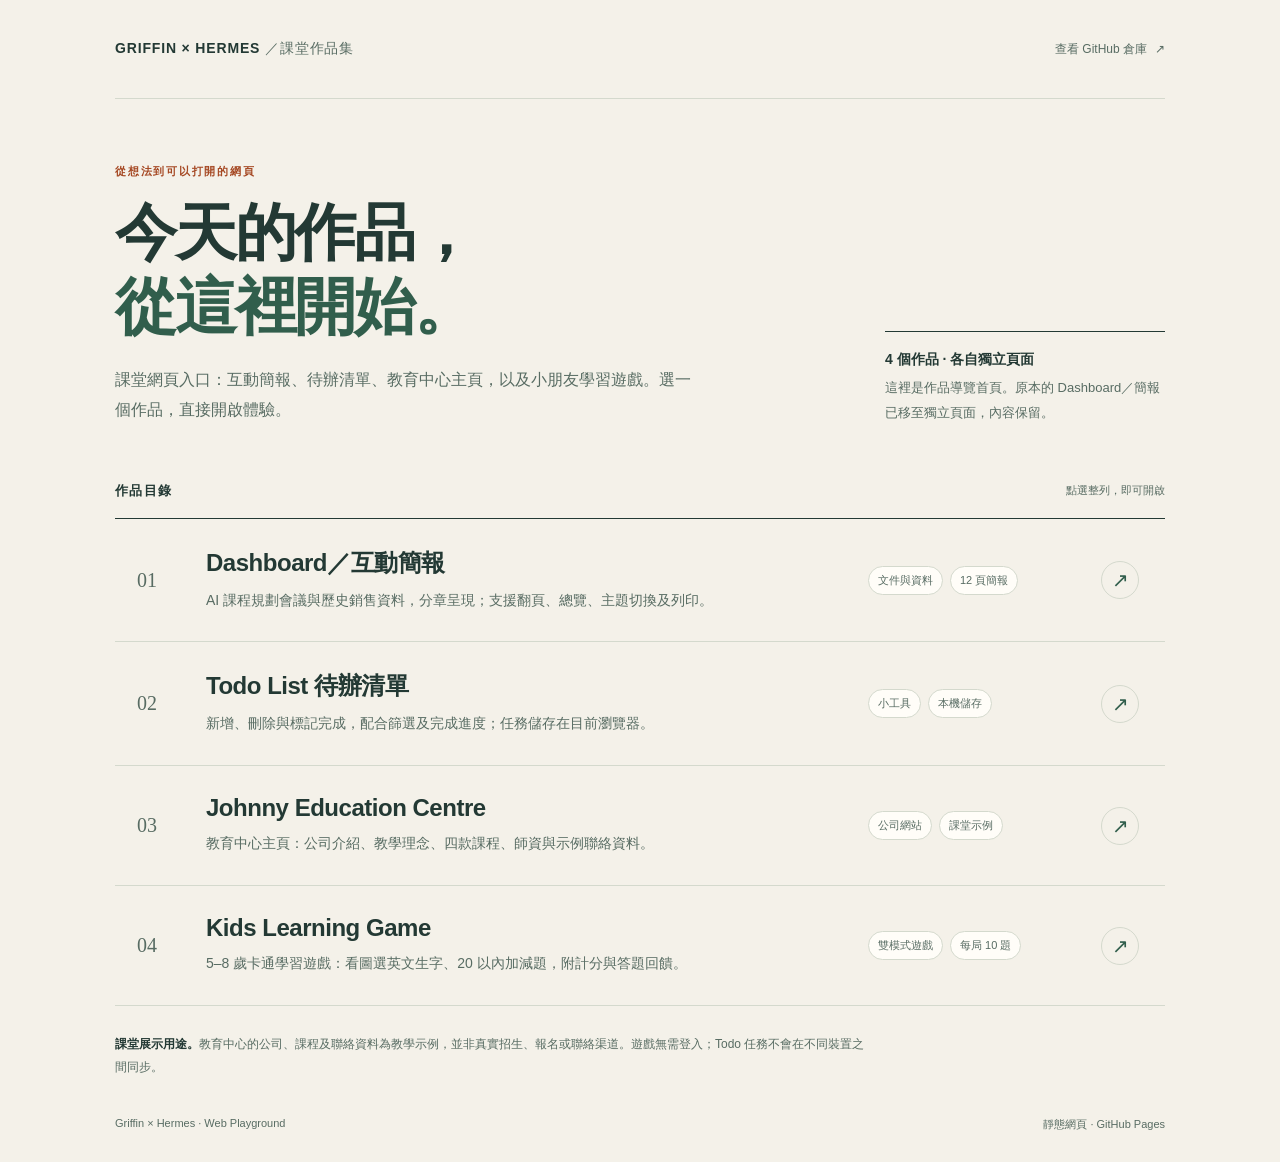
==== commit 6f277fa8: "Create project directory homepage and move presentation to dashboard.html" ====
--- a/index.html
+++ b/index.html
@@ -3,32 +3,28 @@
 <head>
 <meta charset="utf-8">
 <meta name="viewport" content="width=device-width,initial-scale=1">
-<title>AI 課程規劃與銷售資料｜來源文件簡報</title>
+<meta name="theme-color" content="#f4f1e9">
+<meta name="robots" content="noindex,nofollow">
+<title>課堂作品集｜Griffin × Hermes</title>
 <style>
-:root{color-scheme:light;--bg:#e9e7e1;--paper:#fcfbf7;--ink:#182d31;--muted:#4c6267;--accent:#086859;--line:#c6cfca;--soft:#e7efea;--warn:#774b15}*{box-sizing:border-box}body{margin:0;background:var(--bg);color:var(--ink);font-family:"PingFang TC","Microsoft JhengHei","Noto Sans CJK TC",sans-serif}body.dark{color-scheme:dark;--bg:#0c1619;--paper:#12252a;--ink:#f2f2e9;--muted:#b6cbc8;--accent:#88d8bc;--line:#435b60;--soft:#203b3f;--warn:#f0c888}button{font:inherit;cursor:pointer;background:var(--paper);color:var(--ink);border:1px solid var(--line);border-radius:6px;padding:9px 13px;min-height:44px}button:hover{background:var(--soft)}button:disabled{opacity:.4;cursor:default}:focus-visible{outline:3px solid var(--accent);outline-offset:4px}header{height:70px;display:flex;align-items:center;justify-content:space-between;padding:12px 4vw;gap:12px}header b{font-size:14px;letter-spacing:.1em}.tools{display:flex;gap:8px}.viewport{height:calc(100dvh - 150px);display:flex;align-items:center;justify-content:center;overflow:hidden}.stage{position:relative;width:1280px;height:720px;flex-shrink:0;transform-origin:center}.slide{position:absolute;inset:0;padding:52px 64px 44px;background:var(--paper);display:flex;flex-direction:column;overflow:hidden;visibility:hidden;opacity:0;transition:opacity .18s ease}.slide.active{visibility:visible;opacity:1}.eyebrow{font-size:17px;letter-spacing:.15em;font-weight:700;color:var(--accent);margin:0 0 15px}h1{font-size:66px;line-height:1.24;letter-spacing:-.025em;max-width:1050px;margin:20px 0 24px}h2{font-size:42px;line-height:1.3;margin:0 0 27px;letter-spacing:-.02em}h3{font-size:25px;margin:0 0 12px}p,li{font-size:23px;line-height:1.65;margin:0 0 16px}ul{margin:0;padding-left:28px}strong{color:var(--accent)}.lead{font-size:28px;max-width:980px}.muted{color:var(--muted)}.grid{display:grid;grid-template-columns:1fr 1fr;gap:42px}.triple{display:grid;grid-template-columns:repeat(3,1fr);gap:28px}.panel{background:var(--soft);padding:24px;border-radius:8px}.num{font-size:49px;line-height:1.15;font-weight:750;font-variant-numeric:tabular-nums;display:block;margin:10px 0}.unit{font-size:19px;color:var(--muted)}.rule{border-top:1px solid var(--line);margin:20px 0}.source{margin-top:auto;padding-top:16px;border-top:1px solid var(--line);font-size:15px;line-height:1.5;color:var(--muted);display:flex;justify-content:space-between;gap:20px}.callout{font-size:21px;line-height:1.55;padding:18px 22px;background:var(--soft);margin-top:20px}.warning{color:var(--warn)}.slide:has(#s8) .chart{gap:10px;margin:0 0 8px}.slide:has(#s8) td,.slide:has(#s8) th{padding:5px 10px}.slide:has(#s8) h2{margin-bottom:16px}details[open]{max-height:180px;overflow:auto}.steps{display:grid;grid-template-columns:repeat(3,1fr);gap:0;margin:10px 0 24px}.step{padding:20px 24px;border-top:4px solid var(--accent);border-right:1px solid var(--line)}.step b{display:block;font-size:34px;margin-bottom:12px;color:var(--accent)}.step p{font-size:22px}.chart{display:grid;gap:17px;margin:8px 0 20px}.barrow{display:grid;grid-template-columns:110px 1fr 175px;align-items:center;gap:18px;font-size:22px;font-variant-numeric:tabular-nums}.track{height:31px;background:var(--soft)}.bar{height:100%;background:var(--accent)}.value{text-align:right}.axis{display:flex;justify-content:space-between;font-size:16px;color:var(--muted);margin-left:128px;margin-right:193px}table{width:100%;border-collapse:collapse;font-size:22px;line-height:1.5}th,td{text-align:left;padding:12px 10px;border-bottom:1px solid var(--line);vertical-align:top}th{font-size:18px;color:var(--muted);font-weight:600}td small{font-size:18px;color:var(--muted)}details{margin-top:16px;font-size:18px}summary{cursor:pointer;color:var(--accent);padding:6px 0}details p,details code{font-size:17px;line-height:1.6}code{overflow-wrap:anywhere}.foot{height:80px;padding:10px 4vw 16px;display:flex;align-items:center;gap:18px}.progress{flex:1;height:4px;background:var(--line)}.fill{height:100%;background:var(--accent);transition:width .18s}.count{font-size:15px;min-width:65px;text-align:center;font-variant-numeric:tabular-nums}.hint{font-size:13px;color:var(--muted)}dialog{width:min(900px,92vw);max-height:85dvh;border:1px solid var(--line);background:var(--paper);color:var(--ink);border-radius:12px;padding:24px}dialog::backdrop{background:#07191ec9}.overview{display:grid;grid-template-columns:1fr 1fr;gap:10px;margin-top:20px}.overview button{text-align:left;font-size:16px}.overview button[aria-current="true"]{border:2px solid var(--accent)}.close{float:right}#status{font-size:13px;color:var(--warn);position:fixed;bottom:0;left:4vw}noscript{display:block;padding:20px}.sr{position:absolute;width:1px;height:1px;overflow:hidden;clip-path:inset(50%)}@media(max-width:600px){header{padding:8px 12px;height:110px;flex-wrap:wrap}header b{font-size:12px}.tools{width:100%;justify-content:space-between}.tools button{font-size:13px;padding:7px 9px}.viewport{height:calc(100dvh - 190px)}.foot{padding:8px 12px;height:80px;gap:8px}.hint{display:none}.overview{grid-template-columns:1fr}}@media(prefers-reduced-motion:reduce){*,*::before,*::after{transition:none!important;animation:none!important}}@page{size:320mm 180mm;margin:0}@media print{html,body{margin:0;background:white!important;color:#182d31!important}.viewport,.stage{display:block!important;height:auto!important;width:auto!important;overflow:visible!important;transform:none!important}header,.foot,dialog,#status,noscript{display:none!important}.slide{position:relative!important;visibility:visible!important;opacity:1!important;width:320mm!important;height:180mm!important;padding:12mm 16mm!important;background:#fff!important;break-after:page;page-break-after:always;print-color-adjust:exact;-webkit-print-color-adjust:exact;--ink:#182d31;--muted:#4c6267;--accent:#086859;--line:#c6cfca;--soft:#e7efea;--warn:#774b15}.slide:last-child{break-after:auto;page-break-after:auto}.slide p,.slide li{font-size:16pt}.slide h2{font-size:29pt}.slide .source{font-size:11pt}details{display:none!important}}
+:root{--bg:#f4f1e9;--paper:#fffdf8;--ink:#233934;--muted:#586c63;--line:#d4d9cd;--accent:#a54823;--green:#315e4c}*{box-sizing:border-box}body{margin:0;color:var(--ink);background:var(--bg);font-family:"PingFang TC","Microsoft JhengHei",sans-serif;-webkit-font-smoothing:antialiased}a{color:inherit}.wrap{width:min(1050px,calc(100% - 48px));margin:auto}header{display:flex;align-items:center;justify-content:space-between;padding:27px 0;border-bottom:1px solid var(--line);gap:18px}.wordmark{font-size:14px;letter-spacing:.06em;font-weight:750}.wordmark span{font-weight:400;color:var(--muted)}.repo{font-size:12px;text-decoration:none;color:var(--muted);min-height:44px;display:inline-flex;align-items:center;gap:8px}.repo:hover{text-decoration:underline}.intro{padding:65px 0 44px;display:grid;grid-template-columns:1fr 280px;gap:45px;align-items:end}.eyebrow{font-size:11px;color:var(--accent);letter-spacing:.16em;font-weight:750;margin:0 0 17px}h1{font-size:clamp(37px,6vw,62px);font-weight:600;line-height:1.2;letter-spacing:-.035em;margin:0 0 20px}h1 span{color:var(--green)}.intro p:not(.eyebrow){font-size:16px;line-height:1.9;color:var(--muted);margin:0;max-width:580px}.aside{border-top:1px solid var(--ink);padding-top:14px;color:var(--muted);font-size:13px;line-height:1.9}.aside b{display:block;color:var(--ink);margin-bottom:4px;font-size:14px}.section-title{display:flex;justify-content:space-between;gap:20px;padding:12px 0 18px;align-items:center}h2{font-size:13px;margin:0;font-weight:600;letter-spacing:.1em}.section-title span{font-size:11px;color:var(--muted)}.projects{border-top:1px solid var(--ink)}.project{display:grid;grid-template-columns:46px minmax(0,1fr) 210px 42px;gap:23px;align-items:center;text-decoration:none;padding:28px 22px;border-bottom:1px solid var(--line);transition:background .18s}.project:hover{background:var(--paper)}.project:focus-visible,.repo:focus-visible{outline:3px solid var(--accent);outline-offset:4px}.number{font-family:Georgia,serif;font-size:20px;color:var(--muted)}.project h3{font-size:24px;font-weight:600;margin:0 0 9px;letter-spacing:-.02em}.project p{font-size:14px;line-height:1.85;color:var(--muted);margin:0;max-width:560px}.tags{display:flex;flex-wrap:wrap;gap:7px}.tag{font-size:11px;border:1px solid var(--line);border-radius:100px;padding:6px 9px;background:var(--paper);color:var(--muted);white-space:nowrap}.arrow{width:38px;height:38px;border-radius:50%;border:1px solid var(--line);display:grid;place-items:center;font-size:20px;color:var(--green);transition:transform .18s}.project:hover .arrow{transform:translate(3px,-3px);border-color:var(--green)}.notice{margin:27px 0 0;font-size:12px;line-height:1.9;color:var(--muted);max-width:760px}.notice strong{font-weight:650;color:var(--ink)}footer{padding:38px 0 30px;display:flex;justify-content:space-between;gap:20px;font-size:11px;color:var(--muted)}.skip{position:absolute;left:20px;top:-80px;padding:12px;background:var(--paper);z-index:2}.skip:focus{top:15px}@media(max-width:760px){.intro{grid-template-columns:1fr;padding-top:42px;gap:25px}.aside{max-width:360px}.project{grid-template-columns:30px minmax(0,1fr) 34px;gap:15px;padding:23px 8px}.tags{grid-column:2;grid-row:2}.arrow{grid-column:3;grid-row:1/3;width:33px;height:33px}.project h3{font-size:22px}.project p{font-size:13px}.project .number{align-self:start;padding-top:3px}.wrap{width:calc(100% - 36px)}header{padding:18px 0}.wordmark span{display:block;font-size:11px;margin-top:5px}.repo{font-size:11px}footer{flex-direction:column;gap:8px}.section-title span{font-size:10px}}@media(prefers-reduced-motion:reduce){*{transition:none!important}}@media(prefers-color-scheme:dark){:root{--bg:#142520;--paper:#1b3028;--ink:#f0eee5;--muted:#b4c4b9;--line:#3d5146;--accent:#f2ac7e;--green:#b0d3b9}}
 </style>
 </head>
 <body>
-<header><b>來源文件簡報 · 雙主題分章</b><div class="tools"><button id="overviewBtn" aria-haspopup="dialog">投影片總覽</button><button id="theme" aria-pressed="false">深色模式</button><button id="fullscreen">進入全螢幕</button><button id="print">列印／PDF</button></div></header>
-<noscript>互動導覽需要啟用 JavaScript；未啟用時可透過瀏覽器列印功能閱讀所有投影片。</noscript>
-<main class="viewport" aria-label="簡報內容"><div class="stage">
-<section class="slide active" aria-labelledby="s1"><p class="eyebrow">來源整理 · 課程規劃與銷售資料</p><h1 id="s1">兩份來源，<br>兩條獨立故事線</h1><p class="lead">AI 課程規劃會議 × 歷史銷售紀錄</p><div class="rule"></div><p class="muted">會議：2026-07-06｜20:00–21:00｜Teams<br>銷售紀錄涵蓋：2018-01-11 至 2020-12-27</p><p class="warning">來源未建立兩者關聯；不將銷售表視為課程成效證據。</p><div class="source"><span>來源：PPT_一小時會議原始記錄.docx；Dashboard_Data.xlsx／SalesData</span><span>閱讀邊界</span></div></section>
-<section class="slide" aria-labelledby="s2"><p class="eyebrow">第一章 · 背景與現況</p><h2 id="s2">會議目標是建立可跨客戶重用的課程架構</h2><div class="grid"><div><h3>未來三個月的規劃方向</h3><p>推新版 AI 課程與 OpenClaw 示範；整合 Generative AI 實務、Security Copilot 與 AB-730 準備需求。</p><p>會中提議以 <strong>AI Productivity + Governance</strong> 統整不同工作坊。</p></div><div class="panel"><h3>8 月客戶需求</h3><p>觀塘客戶、約 30 名高級管理人員、3 小時 Copilot 培訓。</p><p>重點包括報告、簡報、資料整理、自動化、治理與安全；需提供講師簡介、課程大綱及報價。</p></div></div><div class="callout">另有構想：2 小時 Generative AI + OpenClaw 工作坊，面向 150 人大班；尚非已完成課程。</div><div class="source"><span>來源：DOCX／開場、客戶需求及 OpenClaw 討論</span><span>需求與構想，非交付成果</span></div></section>
-<section class="slide" aria-labelledby="s3"><p class="eyebrow">第一章 · 課程方案</p><h2 id="s3">3 小時版本以概念、示範與治理實作分段</h2><div class="steps"><div class="step"><b>第 1 小時</b><h3>理解 Copilot Chat</h3><p>概念與提示框架。</p></div><div class="step"><b>第 2 小時</b><h3>示範 M365 應用</h3><p>Word、Excel、PowerPoint、Outlook。</p></div><div class="step"><b>第 3 小時</b><h3>案例與分組練習</h3><p>結合治理議題，並討論加入建立 agent 示範。</p></div></div><p>若學員曾修讀 MS-4018／MS-4004，可縮短入門介紹，增加實作時間。</p><div class="callout">會中亦提議最後 30 分鐘安排「企業 AI 使用守則＋問答」；最終細節仍待大綱與示範流程整合。</div><div class="source"><span>來源：DOCX／教學安排、治理時段及學員前置經驗</span><span>會中建議版本</span></div></section>
-<section class="slide" aria-labelledby="s4"><p class="eyebrow">第一章 · 方案比較</p><h2 id="s4">6 小時草案深化實作，安全延伸課仍待定位</h2><div class="steps"><div class="step"><b>2 小時</b><h3>Copilot Chat</h3><p>工具定位、提示基礎、聊天與網頁脈絡。</p></div><div class="step"><b>2 小時</b><h3>M365 功能</h3><p>四項應用示範與動手練習。</p></div><div class="step"><b>2 小時</b><h3>案例與 agent</h3><p>案例、Copilot Chat agent 與治理。</p></div></div><div class="grid"><p><strong>3 小時：</strong>會中提出管理層簡報與輕量示範版本；客戶可能先試短版，再考慮延伸。</p><p><strong>6 小時：</strong>以 MS-4017＋Copilot 培訓為主幹；可保留替換 Gemini、Kimi 等工具的彈性。</p></div><p class="warning" style="font-size:20px">Security Copilot＋AB-730 曾被提出作另日／延伸課，亦有納入深入版的建議；來源未確認最終歸屬。</p><div class="source"><span>來源：DOCX／6 小時模組草案、A／B 版本及延伸課討論</span><span>不把不同提案視為定案</span></div></section>
-<section class="slide" aria-labelledby="s5"><p class="eyebrow">第一章 · 挑戰與機遇</p><h2 id="s5">授權與現場條件，決定示範能否落地</h2><div class="grid"><div><h3>技術限制與備援</h3><ul><li>事先核對網絡、M365 授權與示範租戶。</li><li>學員未必均有 Copilot for M365；需準備示範租戶或錄影。</li><li>Security Copilot 的授權及地區限制未查清前，不承諾一定可用。</li></ul></div><div><h3>來源提出的治理教學方式</h3><p>資料分類 → 使用場景 → 審核流程 → 風險示例。</p><p>分組撰寫部門 AI 使用守則，再用 Copilot 整理成文件；會後可提供 AI 使用檢查清單。</p><p class="muted">教學方向：少理論、多示範，以真實文件走到簡報，而非只停留於聊天介面。</p></div></div><div class="source"><span>來源：DOCX／技術可行性、治理教學與教學風格</span><span>備援與手冊均為會中建議</span></div></section>
-<section class="slide" aria-labelledby="s6"><p class="eyebrow">第一章 · 建議與下一步</p><h2 id="s6">先完成中文大綱，再以示範流程作覆核</h2><table><thead><tr><th style="width:18%">負責角色</th><th>會議列出的交付項目</th><th style="width:23%">來源時限</th></tr></thead><tbody><tr><td>Johnny</td><td>3 小時管理層工作坊大綱；6 小時模組分配</td><td>會議當週內，先出中文</td></tr><tr><td>May</td><td>教學重點、每 15 分鐘示範流程；著重模組 2、3</td><td>未另列明</td></tr><tr><td>Ivan</td><td>授權、租戶、網絡前置條件及示範檢查清單</td><td>未另列明</td></tr><tr><td>Ken＋Ada</td><td>報價範本及市場推廣單頁，用於 8 月客戶</td><td>未另列明</td></tr></tbody></table><div class="callout">下星期一晚：45 分鐘跟進會議，檢視大綱與示範流程；視情況加入 OpenClaw 設計。來源未記錄完成狀態。</div><details><summary>展開報價文件要求</summary><p>課程大綱、講師簡介、可用日期及合作條款；優先中文，英文由中文再翻譯。此處保留來源相對時限，不補寫未列明的日期。</p></details><div class="source"><span>來源：DOCX／報價要求及最後 10–15 分鐘分工</span><span>分工紀錄，非完成確認</span></div></section>
-<section class="slide" aria-labelledby="s7"><p class="eyebrow">第二章 · 銷售資料現況</p><h2 id="s7">99 筆紀錄的 SA1 合計為 9,890,000</h2><div class="triple"><div class="panel"><h3>紀錄筆數</h3><span class="num">99</span><span class="unit">筆｜INV001–INV099</span></div><div class="panel"><h3>SA1 合計</h3><span class="num">9,890,000</span><span class="unit">金額格式為 $；幣種未註明</span></div><div class="panel"><h3>Qty 合計</h3><span class="num">705</span><span class="unit">原始數量單位未註明</span></div></div><p style="margin-top:26px">依 Date1，紀錄由 <strong>2018-01-11</strong> 至 <strong>2020-12-27</strong>；這是資料涵蓋範圍，來源未宣告正式報告期或完整性。</p><div class="callout">只彙總 SA1。SA2 的 99 筆值均與 SA1 相同，兩欄不可相加，避免重複計算。</div><div class="source"><span>來源：XLSX／SalesData，A2:K100；合計為來源數值的計算結果</span><span>不含隱藏工作表</span></div></section>
-<section class="slide" aria-labelledby="s8"><p class="eyebrow">第二章 · 年度比較</p><h2 id="s8">資料內的年度 SA1 合計逐年減少</h2><p class="muted">按 Date1 年份分組｜金額沿用來源 $ 格式，幣種未註明</p><div class="chart" role="img" aria-label="2018 年 4,010,000，2019 年 3,420,000，2020 年 2,460,000；以零為基準比較。"><div class="barrow"><span>2018 年</span><div class="track"><div class="bar" style="width:100%"></div></div><span class="value">4,010,000</span></div><div class="barrow"><span>2019 年</span><div class="track"><div class="bar" style="width:85.2868%"></div></div><span class="value">3,420,000</span></div><div class="barrow"><span>2020 年</span><div class="track"><div class="bar" style="width:61.3466%"></div></div><span class="value">2,460,000</span></div></div><div class="axis"><span>0</span><span>4,010,000</span></div><table><thead><tr><th>年度</th><th>紀錄筆數</th><th>Qty 合計（單位未註明）</th></tr></thead><tbody><tr><td>2018</td><td>39</td><td>284</td></tr><tr><td>2019</td><td>36</td><td>238</td></tr><tr><td>2020</td><td>24</td><td>183</td></tr></tbody></table><p class="warning" style="font-size:20px;margin-top:14px">紀錄筆數亦減少；缺乏全年完整性、目標與業務背景，不能判定整體業務衰退或其原因。</p><div class="source"><span>來源：SalesData／Date1、Qty、SA1；年度彙總計算</span><span>只描述表內趨勢</span></div></section>
-<section class="slide" aria-labelledby="s9"><p class="eyebrow">第二章 · 產品比較</p><h2 id="s9">PTS-14 的 SA1 合計最高，PTS-12 的 Qty 最多</h2><div class="grid"><div><h3>按產品彙總 SA1</h3><div class="chart" role="img" aria-label="各產品 SA1：PTS-14 2,850,000；PTS-13 2,608,000；PTS-10 1,920,000；PTS-15 930,000；PTS-11 916,000；PTS-12 666,000。"><div class="barrow" style="grid-template-columns:90px 1fr 130px"><span>PTS-14</span><div class="track"><div class="bar" style="width:100%"></div></div><span>2,850,000</span></div><div class="barrow" style="grid-template-columns:90px 1fr 130px"><span>PTS-13</span><div class="track"><div class="bar" style="width:91.5088%"></div></div><span>2,608,000</span></div><div class="barrow" style="grid-template-columns:90px 1fr 130px"><span>PTS-10</span><div class="track"><div class="bar" style="width:67.3684%"></div></div><span>1,920,000</span></div><div class="barrow" style="grid-template-columns:90px 1fr 130px"><span>PTS-15</span><div class="track"><div class="bar" style="width:32.6316%"></div></div><span>930,000</span></div><div class="barrow" style="grid-template-columns:90px 1fr 130px"><span>PTS-11</span><div class="track"><div class="bar" style="width:32.1404%"></div></div><span>916,000</span></div><div class="barrow" style="grid-template-columns:90px 1fr 130px"><span>PTS-12</span><div class="track"><div class="bar" style="width:23.3684%"></div></div><span>666,000</span></div></div><p class="muted" style="font-size:18px">零基準；最大值 2,850,000。金額幣種未註明。</p></div><div class="panel"><h3>金額與數量呈現不同排序</h3><p>PTS-14：SA1 <strong>2,850,000</strong>；Qty <strong>109</strong>。</p><p>PTS-12：Qty <strong>144</strong>，為各產品最高；SA1 <strong>666,000</strong>。</p><p class="muted">不能以數量排名直接代替金額排名；來源未提供產品業務說明或策略建議。</p></div></div><div class="source"><span>來源：SalesData／Product、SA1、Qty；按產品彙總</span><span>Qty 單位未註明</span></div></section>
-<section class="slide" aria-labelledby="s10"><p class="eyebrow">第二章 · DEST 比較</p><h2 id="s10">AU 的 SA1 合計在五個 DEST 代碼中最高</h2><div class="chart" role="img" aria-label="AU 4,967,000；US 2,940,000；UK 852,000；JP 573,000；HK 558,000。"><div class="barrow"><span>AU</span><div class="track"><div class="bar" style="width:100%"></div></div><span class="value">4,967,000</span></div><div class="barrow"><span>US</span><div class="track"><div class="bar" style="width:59.1907%"></div></div><span class="value">2,940,000</span></div><div class="barrow"><span>UK</span><div class="track"><div class="bar" style="width:17.1532%"></div></div><span class="value">852,000</span></div><div class="barrow"><span>JP</span><div class="track"><div class="bar" style="width:11.5361%"></div></div><span class="value">573,000</span></div><div class="barrow"><span>HK</span><div class="track"><div class="bar" style="width:11.2341%"></div></div><span class="value">558,000</span></div></div><div class="axis"><span>0</span><span>4,967,000</span></div><div class="callout">比較範圍僅限檔案內紀錄；DEST 沿用原始代碼。未提供市場規模、目標或覆蓋率，不能推論市場潛力或績效是否達標。</div><div class="source"><span>來源：SalesData／DEST、SA1；按代碼彙總，金額幣種未註明</span><span>非市場佔有率</span></div></section>
-<section class="slide" aria-labelledby="s11"><p class="eyebrow">第二章 · 支持證據與限制</p><h2 id="s11">公式值一致，但資料不足以支持營運建議</h2><div class="grid"><div><h3>已核對的計算關係</h3><p>99 筆 SA1 均等於 UnitPrice × Qty；SA2 均等於 SA1；Date2 均等於 Date1。</p><p>年度、產品與 DEST 三種分組合計均回到 <strong>9,890,000</strong>。</p><details><summary>展開原始公式與格式</summary><p>SalesData!C2：<code>=Table1[[#This Row],[Date1]]</code><br>SalesData!J2：<code>=SalesData!$G2*SalesData!$I2</code><br>SalesData!K2：<code>=Table1[[#This Row],[SA1]]</code></p><p>原始日期格式：<code>[$-409]dd/mmm/yyyy;@</code>。金額採 $ 會計格式、兩位小數；原始金額均為整數，主圖以整數呈現。公式保留原文，圖表採來源已儲存值，並另核算乘積。</p></details></div><div class="panel"><h3>來源沒有提供</h3><ul><li>幣種、Qty 的具體單位與正式報告期。</li><li>年度資料是否完整、銷售目標與原因說明。</li><li>銷售表的建議、行動分工或後續時程。</li></ul><p class="warning" style="font-size:20px">因此不新增市場策略、原因歸因、預測或下一步。</p></div></div><div class="source"><span>來源：SalesData／可見資料與公式；已排除隱藏工作表、註解及客戶姓名</span><span>不輸出非必要個人資料</span></div></section>
-<section class="slide" aria-labelledby="s12"><p class="eyebrow">總結 · 結論與未決事項</p><h2 id="s12">課程需完成方案覆核；銷售僅能作表內比較</h2><div class="grid"><div><h3>課程規劃</h3><p>以可重用、可調整的課程架構回應需求，治理需清楚寫入課程大綱。</p><p>按會議分工完成中文大綱、示範流程、技術檢查與報價材料，再於跟進會議覆核。</p><p class="warning">授權、示範租戶、講師安排及安全延伸課定位仍需釐清；來源未確認交付完成。</p></div><div><h3>歷史銷售資料</h3><p>99 筆紀錄；SA1 合計 9,890,000；Qty 合計 705。</p><p>年度合計逐年減少；PTS-14 金額最高、PTS-12 數量最多；AU 的 DEST 金額合計最高。</p><p class="warning">缺乏完整性及業務背景，不將表內排序延伸為因果、績效判斷或策略建議。</p></div></div><div class="source"><span>來源：DOCX／分工與建議；XLSX／SalesData 彙總計算</span><span>兩份資料獨立解讀</span></div></section>
-</div></main>
-<footer class="foot"><button id="prev" aria-label="上一頁">← 上一頁</button><div class="progress" role="progressbar" aria-label="簡報進度" aria-valuemin="1" aria-valuemax="12"><div class="fill"></div></div><span class="count" aria-live="polite"></span><button id="next" aria-label="下一頁">下一頁 →</button><span class="hint">方向鍵／Page Up、Page Down｜Home、End</span></footer>
-<dialog id="overview" aria-labelledby="overviewTitle"><button class="close" id="closeOverview">關閉總覽</button><h3 id="overviewTitle">投影片總覽</h3><div class="overview"></div></dialog><p id="status" role="status"></p>
-<script>
-(()=>{'use strict';const slides=[...document.querySelectorAll('.slide')],stage=document.querySelector('.stage'),vp=document.querySelector('.viewport'),dialog=document.querySelector('#overview'),status=document.querySelector('#status');let current=0,lastFocus=null;try{const n=Number(localStorage.getItem('source-deck-slide'));if(Number.isInteger(n)&&n>=0&&n<slides.length)current=n}catch(e){}const $=s=>document.querySelector(s);function fit(){stage.style.transform='scale('+Math.min(vp.clientWidth/1280,vp.clientHeight/720)+')'}function show(n){current=Math.max(0,Math.min(n,slides.length-1));slides.forEach((s,i)=>{s.classList.toggle('active',i===current);s.inert=i!==current;s.setAttribute('aria-hidden',String(i!==current))});$('#prev').disabled=current===0;$('#next').disabled=current===slides.length-1;$('.count').textContent=(current+1)+' / '+slides.length;$('.fill').style.width=((current+1)/slides.length*100)+'%';$('.progress').setAttribute('aria-valuenow',current+1);document.querySelectorAll('.overview button').forEach((b,i)=>b.setAttribute('aria-current',String(i===current)));try{localStorage.setItem('source-deck-slide',current)}catch(e){}fit()}slides.forEach((s,i)=>{const b=document.createElement('button');b.textContent=String(i+1).padStart(2,'0')+'　'+s.querySelector('h1,h2').textContent;b.onclick=()=>{show(i);dialog.close()};$('.overview').appendChild(b)});$('#prev').onclick=()=>show(current-1);$('#next').onclick=()=>show(current+1);$('#overviewBtn').onclick=()=>{lastFocus=document.activeElement;dialog.showModal();$('.overview button[aria-current="true"]').focus()};$('#closeOverview').onclick=()=>dialog.close();dialog.addEventListener('close',()=>{if(lastFocus)lastFocus.focus()});document.addEventListener('keydown',e=>{if(dialog.open||e.altKey||e.ctrlKey||e.metaKey||/INPUT|TEXTAREA|SELECT/.test(e.target.tagName))return;const key=e.key;let n=current;if(key==='ArrowRight'||key==='ArrowDown'||key==='PageDown')n++;else if(key==='ArrowLeft'||key==='ArrowUp'||key==='PageUp')n--;else if(key==='Home')n=0;else if(key==='End')n=slides.length-1;else return;e.preventDefault();show(n)});$('#theme').onclick=()=>{const dark=document.body.classList.toggle('dark');$('#theme').textContent=dark?'淺色模式':'深色模式';$('#theme').setAttribute('aria-pressed',String(dark))};if(window.matchMedia('(prefers-color-scheme: dark)').matches)$('#theme').click();$('#fullscreen').onclick=async()=>{try{if(document.fullscreenElement)await document.exitFullscreen();else if(document.documentElement.requestFullscreen)await document.documentElement.requestFullscreen();else status.textContent='此瀏覽器不支援全螢幕，請使用瀏覽器的全螢幕功能。'}catch(e){status.textContent='未能切換全螢幕，請使用瀏覽器的全螢幕功能。'}};document.addEventListener('fullscreenchange',()=>{$('#fullscreen').textContent=document.fullscreenElement?'退出全螢幕':'進入全螢幕';fit()});$('#print').onclick=()=>window.print();window.addEventListener('resize',fit);window.addEventListener('beforeprint',()=>slides.forEach(s=>s.inert=false));window.addEventListener('afterprint',()=>show(current));show(current)})();
-</script>
+<a class="skip" href="#projects">跳至作品列表</a>
+<div class="wrap">
+<header><div class="wordmark">GRIFFIN × HERMES <span>／課堂作品集</span></div><a class="repo" href="https://github.com/hosunwai/Griffin-Ho-2026-fevawork-class-Hermes-Agent-playground">查看 GitHub 倉庫 <span aria-hidden="true">↗</span></a></header>
+<main>
+<section class="intro" aria-labelledby="title"><div><p class="eyebrow">從想法到可以打開的網頁</p><h1 id="title">今天的作品，<br><span>從這裡開始。</span></h1><p>課堂網頁入口：互動簡報、待辦清單、教育中心主頁，以及小朋友學習遊戲。選一個作品，直接開啟體驗。</p></div><div class="aside"><b>4 個作品 · 各自獨立頁面</b>這裡是作品導覽首頁。原本的 Dashboard／簡報已移至獨立頁面，內容保留。</div></section>
+<section id="projects" aria-labelledby="listTitle"><div class="section-title"><h2 id="listTitle">作品目錄</h2><span>點選整列，即可開啟</span></div>
+<nav class="projects" aria-label="課堂作品網頁">
+<a class="project" href="dashboard.html"><span class="number" aria-hidden="true">01</span><div><h3>Dashboard／互動簡報</h3><p>AI 課程規劃會議與歷史銷售資料，分章呈現；支援翻頁、總覽、主題切換及列印。</p></div><div class="tags"><span class="tag">文件與資料</span><span class="tag">12 頁簡報</span></div><span class="arrow" aria-hidden="true">↗</span></a>
+<a class="project" href="todo.html"><span class="number" aria-hidden="true">02</span><div><h3>Todo List 待辦清單</h3><p>新增、刪除與標記完成，配合篩選及完成進度；任務儲存在目前瀏覽器。</p></div><div class="tags"><span class="tag">小工具</span><span class="tag">本機儲存</span></div><span class="arrow" aria-hidden="true">↗</span></a>
+<a class="project" href="education.html"><span class="number" aria-hidden="true">03</span><div><h3>Johnny Education Centre</h3><p>教育中心主頁：公司介紹、教學理念、四款課程、師資與示例聯絡資料。</p></div><div class="tags"><span class="tag">公司網站</span><span class="tag">課堂示例</span></div><span class="arrow" aria-hidden="true">↗</span></a>
+<a class="project" href="kids-game.html"><span class="number" aria-hidden="true">04</span><div><h3>Kids Learning Game</h3><p>5–8 歲卡通學習遊戲：看圖選英文生字、20 以內加減題，附計分與答題回饋。</p></div><div class="tags"><span class="tag">雙模式遊戲</span><span class="tag">每局 10 題</span></div><span class="arrow" aria-hidden="true">↗</span></a>
+</nav></section>
+<p class="notice"><strong>課堂展示用途。</strong>教育中心的公司、課程及聯絡資料為教學示例，並非真實招生、報名或聯絡渠道。遊戲無需登入；Todo 任務不會在不同裝置之間同步。</p>
+</main><footer><span>Griffin × Hermes · Web Playground</span><span>靜態網頁 · GitHub Pages</span></footer>
+</div>
 </body>
-</html>+</html>
